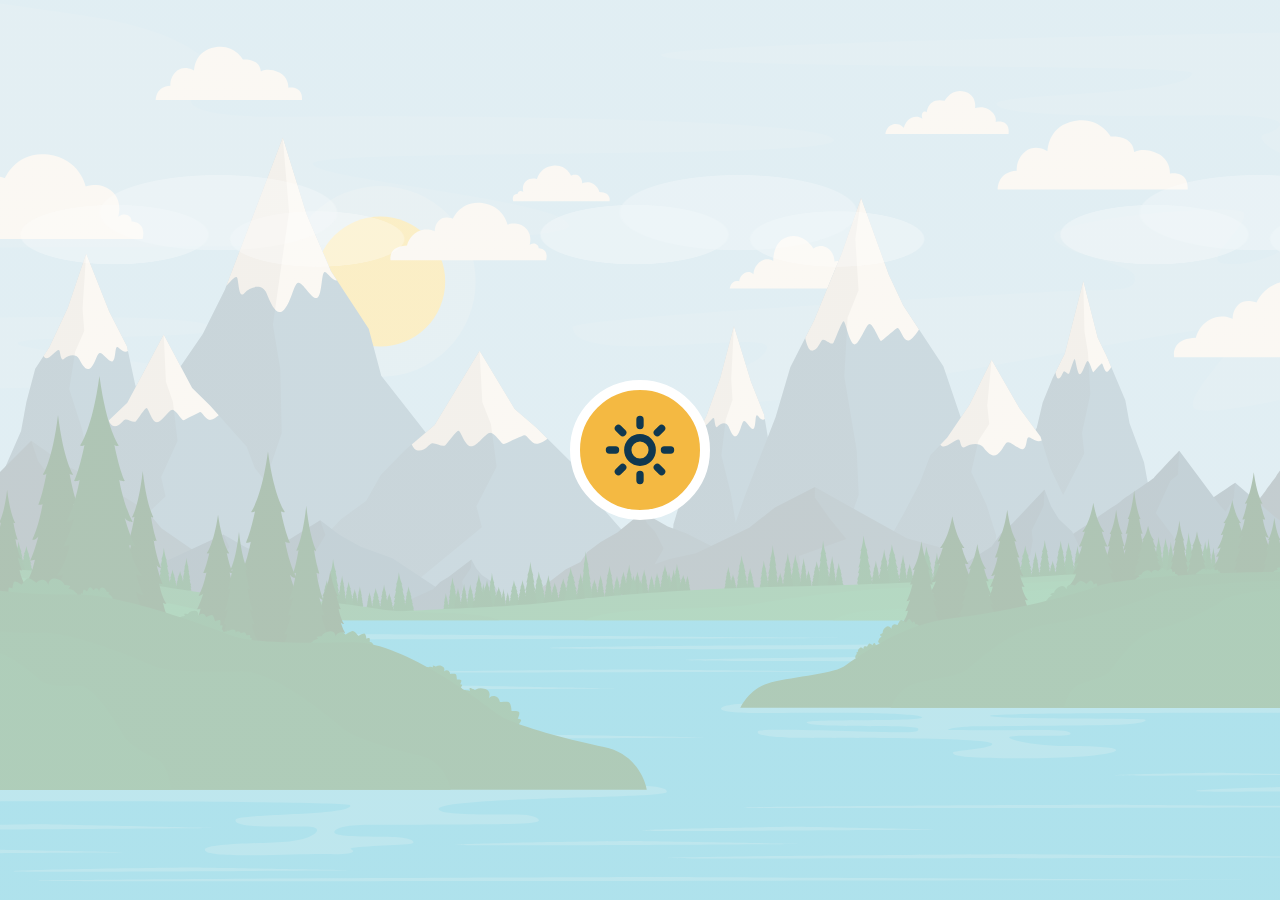
==== index.html @ e0f42712 "Final project submission" ====
<!DOCTYPE html>
<html lang="en">
<head>
    <meta charset="UTF-8">
    <meta name="viewport" content="width=device-width, initial-scale=1.0">
    <meta name="theme-color" content="#F9F5EE">
    <title>Pinoy Quiz</title>
    <link rel="manifest" href="manifest.json">
    <link rel="stylesheet" href="style.css">
    <link rel="stylesheet" href="splash.css">
    <script src="audio-controller.js" defer></script>
</head>
<body class="splash-screen">
    <div class="clouds" aria-hidden="true"></div>
    <main class="splash-content" aria-label="Pinoy Quiz">
        <img class="splash-logo" src="logo.svg" alt="Pinoy Quiz logo" width="120" height="120">
    </main>
    <audio id="background-audio" loop preload="auto" hidden></audio>
    <script>
        window.setTimeout(() => {
            window.location.href = "home.html";
        }, 3000);
    </script>
</body>
</html>
---- style.css ----
@import url("https://fonts.googleapis.com/css2?family=Montserrat:wght@400;500;600;700;800;900&display=swap");

:root {
    color-scheme: light;
    font-family: "Montserrat", "Trebuchet MS", sans-serif;
    font-synthesis: none;
    text-rendering: optimizeLegibility;
    -webkit-font-smoothing: antialiased;
    -moz-osx-font-smoothing: grayscale;

    --navy: #10384F;
    --white: #FFFFFF;
    --light-cream: #F9F5EE;
    --border-grey: #E8E2D6;
    --gold-accent: #F4B942;
    --muted-green: #4C8B77;
    --soft-red: #DD6B55;
    --text-grey: #687887;
}

* {
    box-sizing: border-box;
}

html {
    min-height: 100%;
}

body {
    position: relative;
    isolation: isolate;
    min-width: 320px;
    min-height: 100vh;
    min-height: 100svh;
    margin: 0;
    padding: 0;
    background-color: #A8DEFF;
    background-image:
        linear-gradient(rgba(249, 245, 238, 0.7), rgba(249, 245, 238, 0.7)),
        url("assets/decor/mountain-landscape.svg");
    background-size: cover;
    background-position: center;
    background-attachment: fixed;
    color: var(--navy);
}

h1,
h2,
h3,
h4,
h5,
h6 {
    font-family: "Montserrat", "Trebuchet MS", sans-serif;
    font-weight: 800;
    text-align: center;
    text-transform: uppercase;
}

.clouds {
    position: fixed;
    z-index: -1;
    top: 7%;
    left: 0;
    width: 200%;
    height: 220px;
    background-image:
        radial-gradient(ellipse 95px 30px at 22% 78%, rgba(255, 255, 255, 0.62) 98%, transparent 100%),
        radial-gradient(ellipse 120px 38px at 42% 68%, rgba(255, 255, 255, 0.58) 98%, transparent 100%),
        radial-gradient(ellipse 88px 28px at 61% 80%, rgba(255, 255, 255, 0.62) 98%, transparent 100%);
    background-repeat: repeat-x;
    background-size: 520px 220px;
    animation: drift 60s linear infinite;
    opacity: 0.48;
    pointer-events: none;
}

@keyframes drift {
    from { transform: translateX(0); }
    to { transform: translateX(-50%); }
}

.loading-spinner {
    position: fixed;
    z-index: 10000;
    inset: 0;
    display: grid;
    place-items: center;
    background: rgba(249, 245, 238, 0.78);
    -webkit-backdrop-filter: blur(3px);
    backdrop-filter: blur(3px);
    opacity: 0;
    visibility: hidden;
    pointer-events: none;
    transition: opacity 240ms ease, visibility 0s linear 240ms;
}

.loading-spinner.is-active {
    opacity: 1;
    visibility: visible;
    pointer-events: auto;
    transition: opacity 240ms ease;
}

.loading-spinner__ring {
    width: 52px;
    height: 52px;
    border: 4px solid color-mix(in srgb, var(--navy) 18%, transparent);
    border-top-color: var(--navy);
    border-right-color: var(--gold-accent);
    border-radius: 50%;
    animation: loading-spin 720ms linear infinite;
}

@keyframes loading-spin {
    to { transform: rotate(360deg); }
}

button {
    font: inherit;
}

.app-container {
    position: relative;
    isolation: isolate;
    display: flex;
    flex-direction: column;
    justify-content: center;
    width: min(100% - 40px, 420px);
    min-height: 100vh;
    min-height: 100svh;
    margin: 0 auto;
    padding: 44px 28px 32px;
    border: 1px solid color-mix(in srgb, var(--white) 80%, transparent);
    border-radius: 24px;
    background: rgba(249, 245, 238, 0.68);
    box-shadow: 0 12px 36px color-mix(in srgb, var(--navy) 7%, transparent);
    -webkit-backdrop-filter: blur(10px);
    backdrop-filter: blur(10px);
    text-align: center;
}

.brand {
    display: flex;
    flex-direction: column;
    align-items: center;
    justify-content: center;
    gap: 10px;
    margin-bottom: 42px;
}

.brand-logo {
    display: block;
    width: 60px;
    height: auto;
}

.brand-copy {
    text-align: center;
}

.brand-name,
.brand p {
    margin: 0;
}

.brand-name {
    font-size: 0.95rem;
    font-weight: 800;
    letter-spacing: 0.08em;
    text-shadow: 0 2px 8px color-mix(in srgb, var(--navy) 16%, transparent);
}

.brand p {
    margin-top: 4px;
    color: var(--text-grey);
    font-size: 0.72rem;
    font-weight: 700;
    letter-spacing: 0.12em;
}

.welcome h1 {
    margin: 0;
    font-size: clamp(2rem, 8vw, 2.65rem);
    line-height: 1.1;
    text-shadow: 0 3px 10px color-mix(in srgb, var(--navy) 14%, transparent);
}

.subtitle {
    max-width: 340px;
    margin: 14px auto 32px;
    color: var(--text-grey);
    font-size: 1rem;
    line-height: 1.6;
}

.menu-list {
    display: grid;
    gap: 14px;
}

.menu-button {
    display: flex;
    align-items: center;
    justify-content: center;
    gap: 12px;
    width: 100%;
    min-height: 62px;
    padding: 16px 20px;
    border: 1px solid var(--border-grey);
    border-radius: 16px;
    background: var(--navy);
    box-shadow: 0 4px 12px color-mix(in srgb, var(--navy) 8%, transparent);
    color: var(--white);
    cursor: pointer;
    font-size: 0.9rem;
    font-weight: 800;
    letter-spacing: 0.06em;
    text-decoration: none;
    transition: all 0.3s ease;
}

.menu-button img {
    display: block;
    flex: 0 0 26px;
    width: 26px;
    height: 26px;
    object-fit: contain;
    filter: invert(76%) sepia(56%) saturate(541%) hue-rotate(357deg) brightness(102%) contrast(94%);
    transition: filter 0.3s ease;
}

.menu-button span {
    line-height: 1.2;
}

.menu-button:hover {
    transform: translateY(-2px);
    box-shadow: 0 7px 16px color-mix(in srgb, var(--navy) 13%, transparent);
    background-color: var(--navy);
    color: var(--white);
}

.menu-button:active {
    transform: translateY(0);
    background-color: var(--navy);
    color: var(--white);
}

.menu-button:hover img,
.menu-button:active img {
    filter: invert(76%) sepia(56%) saturate(541%) hue-rotate(357deg) brightness(102%) contrast(94%);
}

.menu-button:focus-visible {
    outline: 3px solid var(--text-grey);
    outline-offset: 3px;
}

.footer {
    display: flex;
    align-items: center;
    justify-content: center;
    gap: 8px;
    margin-top: 30px;
    color: var(--text-grey);
    font-size: 0.85rem;
}

.status-dot {
    width: 8px;
    height: 8px;
    border-radius: 50%;
    background: var(--muted-green);
}

body .menu-button,
body .option-button,
body .next-button,
body .modal-action,
body .modal-icon-button,
body .back-home,
body .reset-button,
body .home-button {
    background-color: var(--navy);
    border-color: var(--gold-accent);
    color: var(--white);
    box-shadow: 0 5px 0 color-mix(in srgb, var(--navy) 82%, black),
        0 8px 16px color-mix(in srgb, var(--navy) 18%, transparent);
}

body .menu-button img,
body .menu-button:hover img,
body .menu-button:active img {
    filter: invert(76%) sepia(56%) saturate(541%) hue-rotate(357deg) brightness(102%) contrast(94%);
}

body .option-key {
    background: var(--gold-accent);
    color: var(--navy);
}

body .modal-icon-button {
    color: var(--gold-accent);
}

body .menu-button:hover,
body .option-button:hover:not(:disabled),
body .next-button:hover:not(:disabled),
body .modal-action:hover,
body .modal-icon-button:hover,
body .back-home:hover,
body .reset-button:hover,
body .home-button:hover {
    transform: translateY(-2px) scale(1.015);
}

body .menu-button,
body .option-button,
body .next-button,
body .modal-action,
body .modal-icon-button,
body .back-home,
body .reset-button,
body .home-button {
    background-color: var(--navy);
    color: var(--white);
    box-shadow: 0 5px 0 color-mix(in srgb, var(--navy) 82%, black),
        0 8px 16px color-mix(in srgb, var(--navy) 18%, transparent);
}

body .option-key {
    background: var(--gold-accent);
    color: var(--navy);
}

body .modal-icon-button {
    color: var(--gold-accent);
}

body .menu-button:hover,
body .option-button:hover:not(:disabled),
body .next-button:hover:not(:disabled),
body .modal-action:hover,
body .modal-icon-button:hover,
body .back-home:hover,
body .reset-button:hover,
body .home-button:hover {
    transform: translateY(-2px) scale(1.015);
}

@media (max-width: 420px) {
    .app-container {
        width: 90%;
        max-width: 400px;
        padding-top: 32px;
    }

    .brand {
        margin-bottom: 38px;
    }
}

@media (max-width: 380px) {
    .app-container {
        padding-right: 18px;
        padding-left: 18px;
    }

    .menu-list {
        gap: 11px;
    }

    .menu-button {
        min-height: 56px;
        gap: 10px;
        padding: 13px 15px;
        font-size: 0.84rem;
    }

    .menu-button img {
        flex-basis: 24px;
        width: 24px;
        height: 24px;
    }
}

@media (prefers-reduced-motion: reduce) {
    *,
    *::before,
    *::after {
        scroll-behavior: auto !important;
        transition-duration: 0.01ms !important;
    }

    .clouds {
        animation: none;
    }

    .loading-spinner,
    .loading-spinner.is-active {
        transition: none;
    }

    .loading-spinner__ring {
        animation: none;
    }
}
---- splash.css ----
.splash-screen {
    display: grid;
    min-height: 100vh;
    min-height: 100svh;
    place-items: center;
    overflow: hidden;
}

.splash-content {
    display: grid;
    width: 100%;
    min-height: 100vh;
    min-height: 100svh;
    place-items: center;
}

.splash-logo {
    display: block;
    width: min(30vw, 140px);
    min-width: 88px;
    height: auto;
    opacity: 0;
    animation: splash-logo-appear 900ms ease-out forwards;
}

@keyframes splash-logo-appear {
    from {
        opacity: 0;
        transform: scale(0.92);
    }

    to {
        opacity: 1;
        transform: scale(1);
    }
}

@media (prefers-reduced-motion: reduce) {
    .splash-logo {
        animation-duration: 1ms;
    }
}
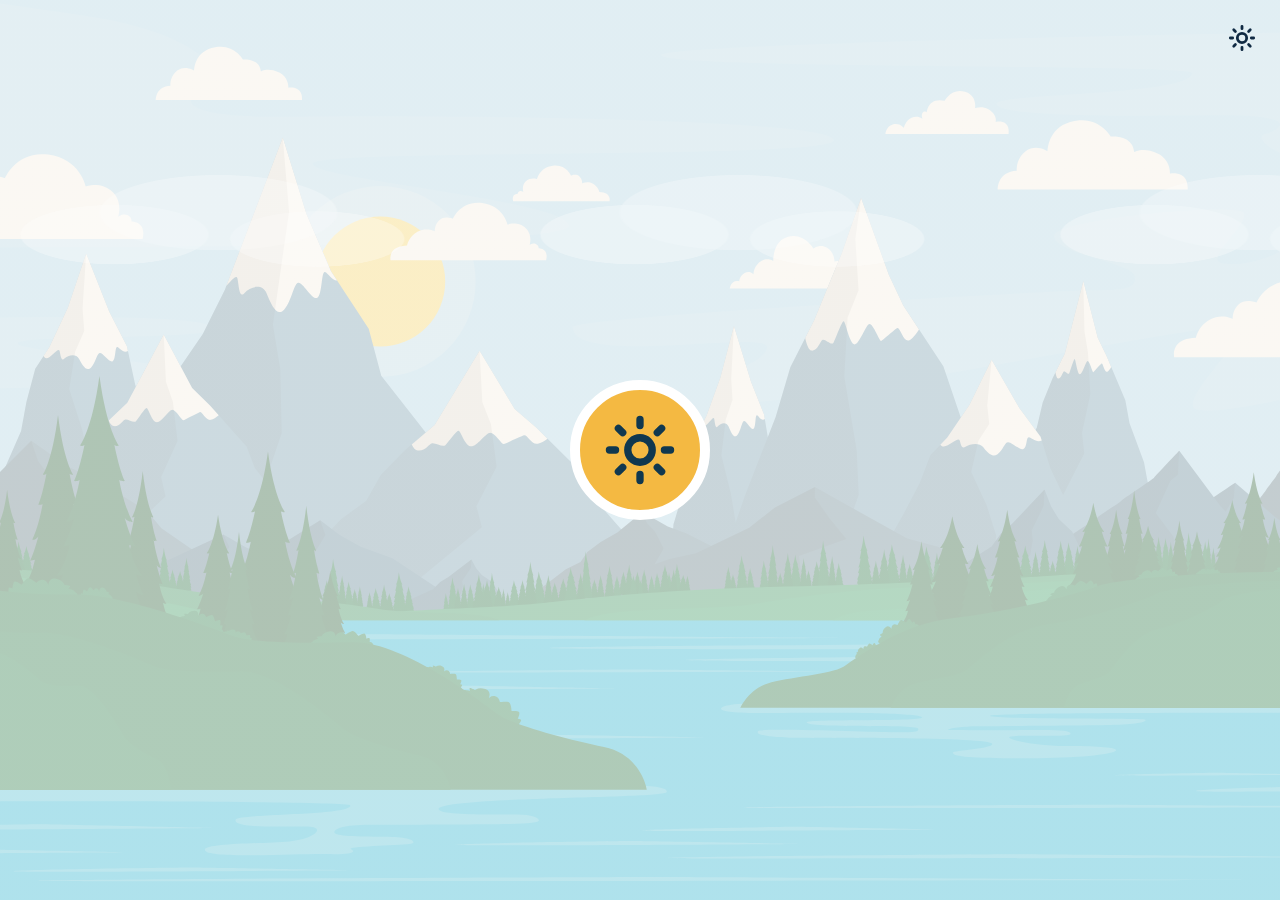
==== commit 2571129f: "Fix horizontal slider layout and optimize animations" ====
--- a/index.html
+++ b/index.html
@@ -8,9 +8,13 @@
     <link rel="manifest" href="manifest.json">
     <link rel="stylesheet" href="style.css">
     <link rel="stylesheet" href="splash.css">
+    <script src="theme.js"></script>
     <script src="audio-controller.js" defer></script>
 </head>
 <body class="splash-screen">
+    <button class="theme-toggle-btn" id="theme-toggle" type="button" aria-label="Switch to dark mode" aria-pressed="false">
+        <img id="theme-icon" src="assets/decor/sun.svg" alt="Theme Toggle">
+    </button>
     <div class="clouds" aria-hidden="true"></div>
     <main class="splash-content" aria-label="Pinoy Quiz">
         <img class="splash-logo" src="logo.svg" alt="Pinoy Quiz logo" width="120" height="120">
--- a/style.css
+++ b/style.css
@@ -42,6 +42,192 @@
     background-position: center;
     background-attachment: fixed;
     color: var(--navy);
+}
+
+html.dark-mode,
+body.dark-mode {
+    color-scheme: dark;
+    --navy: #F9F5EE;
+    --white: #14232E;
+    --light-cream: #0B161E;
+    --border-grey: #243B4A;
+    --text-grey: #A0B2C0;
+}
+
+html.dark-mode body,
+body.dark-mode {
+    background-color: #0B161E;
+    background-image:
+        linear-gradient(rgba(11, 22, 30, 0.65), rgba(11, 22, 30, 0.65)),
+        url("assets/decor/night-landscape.svg");
+    background-size: cover;
+    background-position: center;
+    background-attachment: fixed;
+}
+
+html.dark-mode body.splash-screen,
+body.dark-mode.splash-screen {
+    background-color: #0B161E;
+    background-image:
+        linear-gradient(rgba(11, 22, 30, 0.65), rgba(11, 22, 30, 0.65)),
+        url("assets/decor/night-landscape.svg");
+    background-size: cover;
+    background-position: center;
+    background-attachment: fixed;
+}
+
+.theme-toggle-btn {
+    position: fixed;
+    z-index: 9999;
+    top: 16px;
+    right: 16px;
+    display: grid;
+    width: 44px;
+    height: 44px;
+    padding: 0;
+    place-items: center;
+    border: 0;
+    border-radius: 50%;
+    background: transparent;
+    cursor: pointer;
+}
+
+.theme-toggle-btn:focus-visible {
+    outline: 3px solid var(--gold-accent);
+    outline-offset: 3px;
+}
+
+#theme-icon {
+    display: block;
+    width: 28px;
+    height: 28px;
+    background: transparent !important;
+    object-fit: contain;
+    transform: rotate(0);
+    transition: transform 0.5s cubic-bezier(0.4, 0, 0.2, 1);
+}
+
+.theme-toggle-btn.is-spinning #theme-icon {
+    transform: rotate(-360deg);
+}
+
+.stars-container {
+    position: fixed;
+    z-index: -1;
+    inset: 0;
+    display: none;
+    overflow: hidden;
+    pointer-events: none;
+}
+
+html.dark-mode .stars-container,
+body.dark-mode .stars-container {
+    display: block;
+}
+
+.stars-container span {
+    position: absolute;
+    top: 10%;
+    right: -180px;
+    display: block;
+    width: 180px;
+    height: 2px;
+    border-radius: 999px;
+    background: linear-gradient(90deg, transparent, rgba(249, 245, 238, 0.95));
+    box-shadow: 0 0 8px rgba(249, 245, 238, 0.75);
+    opacity: 0;
+    transform: rotate(-45deg);
+    animation: shooting-star 5s linear infinite;
+}
+
+.stars-container span:nth-child(2) {
+    top: 34%;
+    right: -210px;
+    width: 210px;
+    animation-delay: 1.7s;
+}
+
+.stars-container span:nth-child(3) {
+    top: 61%;
+    right: -145px;
+    width: 145px;
+    animation-delay: 3.35s;
+}
+
+@keyframes shooting-star {
+    0% {
+        opacity: 0;
+        transform: translate(0, 0) rotate(-45deg);
+    }
+    7% {
+        opacity: 0.9;
+    }
+    38%,
+    100% {
+        opacity: 0;
+        transform: translate(-110vw, 78vh) rotate(-45deg);
+    }
+}
+
+html.dark-mode .clouds,
+body.dark-mode .clouds {
+    display: none;
+}
+
+html.dark-mode .app-container,
+html.dark-mode .help-card,
+html.dark-mode .settings-card,
+html.dark-mode .question-card,
+html.dark-mode .leaderboard-panel,
+html.dark-mode .level-modal {
+    border-color: var(--border-grey);
+    background: rgba(20, 35, 46, 0.88);
+    color: var(--navy);
+}
+
+html.dark-mode .question-image,
+html.dark-mode .level-label,
+html.dark-mode #language-select,
+html.dark-mode #musicSelector,
+html.dark-mode .score-name-field input,
+html.dark-mode .scores-table th {
+    border-color: var(--border-grey);
+    background: rgba(20, 35, 46, 0.92);
+    color: var(--navy);
+}
+
+html.dark-mode .category-card {
+    border-color: var(--border-grey);
+    background-color: rgba(20, 35, 46, 0.88) !important;
+    background-image: none;
+}
+
+html.dark-mode .category-card::after {
+    background: linear-gradient(to bottom, transparent, rgba(0, 0, 0, 0.5));
+}
+
+html.dark-mode .category-name,
+html.dark-mode .category-count {
+    color: var(--navy);
+}
+
+html.dark-mode body .menu-button,
+html.dark-mode body .option-button,
+html.dark-mode body .next-button,
+html.dark-mode body .modal-action,
+html.dark-mode body .modal-icon-button,
+html.dark-mode body .back-home,
+html.dark-mode body .reset-button,
+html.dark-mode body .home-button,
+html.dark-mode body .empty-state-button {
+    border-color: var(--gold-accent);
+    background-color: var(--white);
+    color: var(--navy);
+}
+
+html.dark-mode .modal-icon-button,
+html.dark-mode .modal-icon-button svg {
+    color: var(--gold-accent);
 }
 
 h1,
